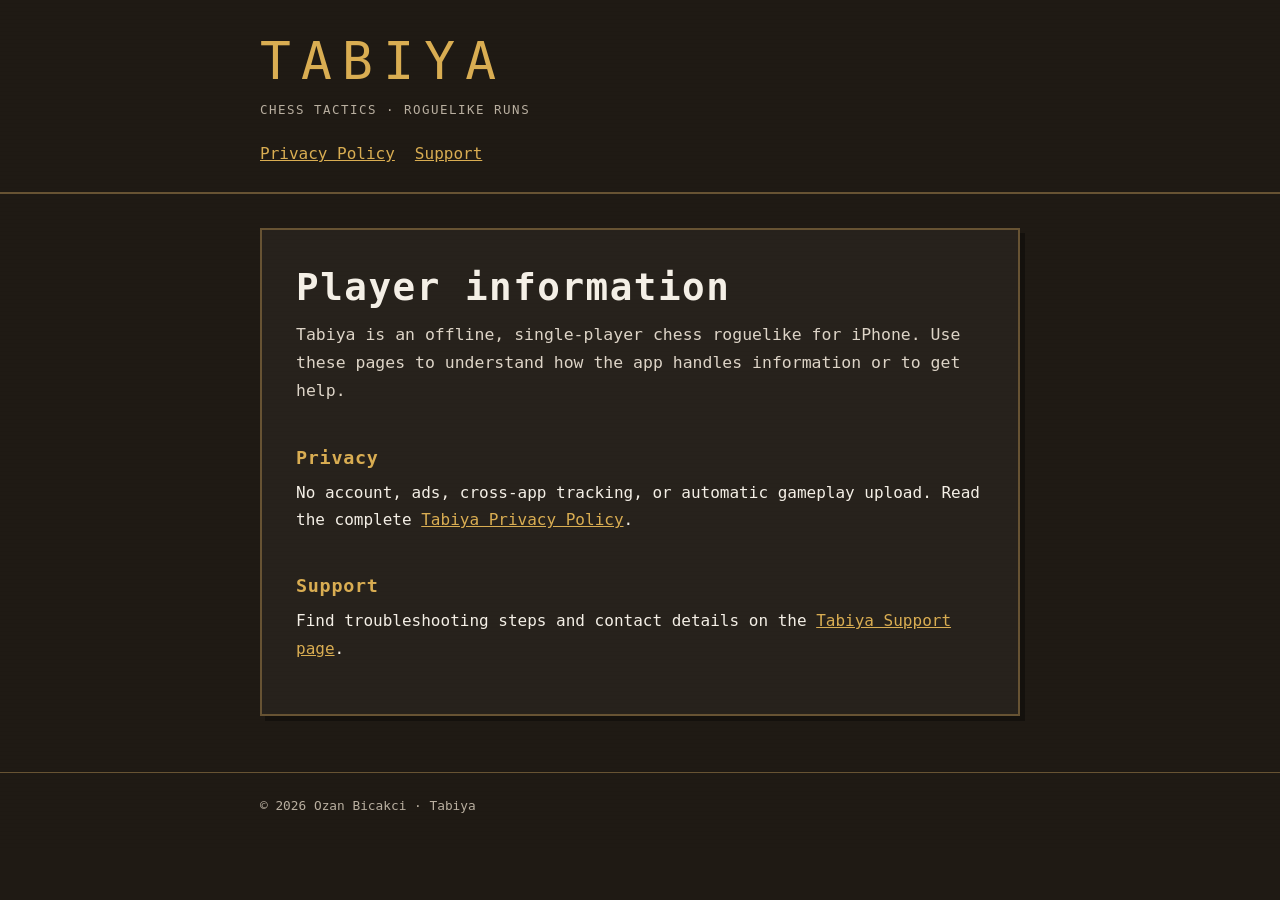
==== index.html @ c578c51e "Publish Tabiya privacy and support site" ====
<!doctype html>
<html lang="en">
<head>
  <meta charset="utf-8">
  <meta name="viewport" content="width=device-width, initial-scale=1">
  <meta name="description" content="Official privacy and support information for Tabiya, the chess roguelike for iPhone.">
  <meta name="theme-color" content="#1f1a14">
  <link rel="canonical" href="https://saladzar7.github.io/tabiya/">
  <title>Tabiya — Privacy &amp; Support</title>
  <link rel="stylesheet" href="assets/styles.css">
</head>
<body>
  <header>
    <div class="shell">
      <p class="brand">TABIYA</p>
      <p class="eyebrow">Chess tactics · Roguelike runs</p>
      <nav aria-label="Main navigation">
        <a href="privacy/">Privacy Policy</a>
        <a href="support/">Support</a>
      </nav>
    </div>
  </header>
  <main class="shell">
    <article class="panel">
      <h1>Player information</h1>
      <p class="lede">Tabiya is an offline, single-player chess roguelike for iPhone. Use these pages to understand how the app handles information or to get help.</p>
      <h2>Privacy</h2>
      <p>No account, ads, cross-app tracking, or automatic gameplay upload. Read the complete <a href="privacy/">Tabiya Privacy Policy</a>.</p>
      <h2>Support</h2>
      <p>Find troubleshooting steps and contact details on the <a href="support/">Tabiya Support page</a>.</p>
    </article>
  </main>
  <footer>
    <div class="shell">© 2026 Ozan Bicakci · Tabiya</div>
  </footer>
</body>
</html>
---- assets/styles.css ----
:root {
  color-scheme: dark;
  --background: #1f1a14;
  --panel: #292219;
  --text: #f4efe6;
  --muted: #b9afa0;
  --gold: #d9ad52;
  --border: #675333;
  --focus: #67cbe8;
}

* { box-sizing: border-box; }

html { background: var(--background); }

body {
  margin: 0;
  color: var(--text);
  background:
    repeating-linear-gradient(
      to bottom,
      rgba(0, 0, 0, 0) 0,
      rgba(0, 0, 0, 0) 3px,
      rgba(0, 0, 0, 0.08) 4px
    ),
    var(--background);
  font-family: ui-monospace, SFMono-Regular, Menlo, Monaco, Consolas, monospace;
  font-size: 16px;
  line-height: 1.7;
}

a { color: var(--gold); }
a:hover { color: #f2cf82; }
a:focus-visible {
  outline: 3px solid var(--focus);
  outline-offset: 3px;
}

.shell {
  width: min(760px, calc(100% - 32px));
  margin: 0 auto;
}

header {
  padding: 36px 0 24px;
  border-bottom: 2px solid var(--border);
}

.brand {
  margin: 0;
  color: var(--gold);
  font-size: clamp(1.8rem, 8vw, 3.2rem);
  letter-spacing: 0.2em;
  line-height: 1;
}

.eyebrow {
  margin: 12px 0 0;
  color: var(--muted);
  font-size: 0.78rem;
  letter-spacing: 0.12em;
  text-transform: uppercase;
}

nav {
  display: flex;
  flex-wrap: wrap;
  gap: 12px 20px;
  margin-top: 20px;
}

main { padding: 34px 0 56px; }

.panel {
  padding: clamp(20px, 5vw, 34px);
  background: rgba(255, 255, 255, 0.035);
  border: 2px solid var(--border);
  box-shadow: 5px 5px 0 rgba(0, 0, 0, 0.35);
}

h1, h2, h3 {
  line-height: 1.25;
  letter-spacing: 0.04em;
}

h1 { margin: 0 0 8px; font-size: clamp(1.65rem, 6vw, 2.35rem); }
h2 { margin: 2.2em 0 0.5em; color: var(--gold); font-size: 1.15rem; }
h3 { margin: 1.7em 0 0.35em; font-size: 1rem; }
p, ul { margin: 0.65em 0 1.15em; }
ul { padding-left: 1.4em; }

.lede { color: #ddd4c7; font-size: 1.03rem; }
.meta { margin: 0 0 1.8em; color: var(--muted); font-size: 0.85rem; }
.callout {
  margin: 1.5em 0;
  padding: 14px 16px;
  background: rgba(217, 173, 82, 0.08);
  border-left: 4px solid var(--gold);
}

footer {
  padding: 22px 0 34px;
  color: var(--muted);
  border-top: 1px solid var(--border);
  font-size: 0.8rem;
}

@media (max-width: 520px) {
  body { font-size: 15px; }
  header { padding-top: 26px; }
  main { padding-top: 24px; }
}

@media (prefers-reduced-motion: reduce) {
  *, *::before, *::after {
    scroll-behavior: auto !important;
    transition: none !important;
  }
}
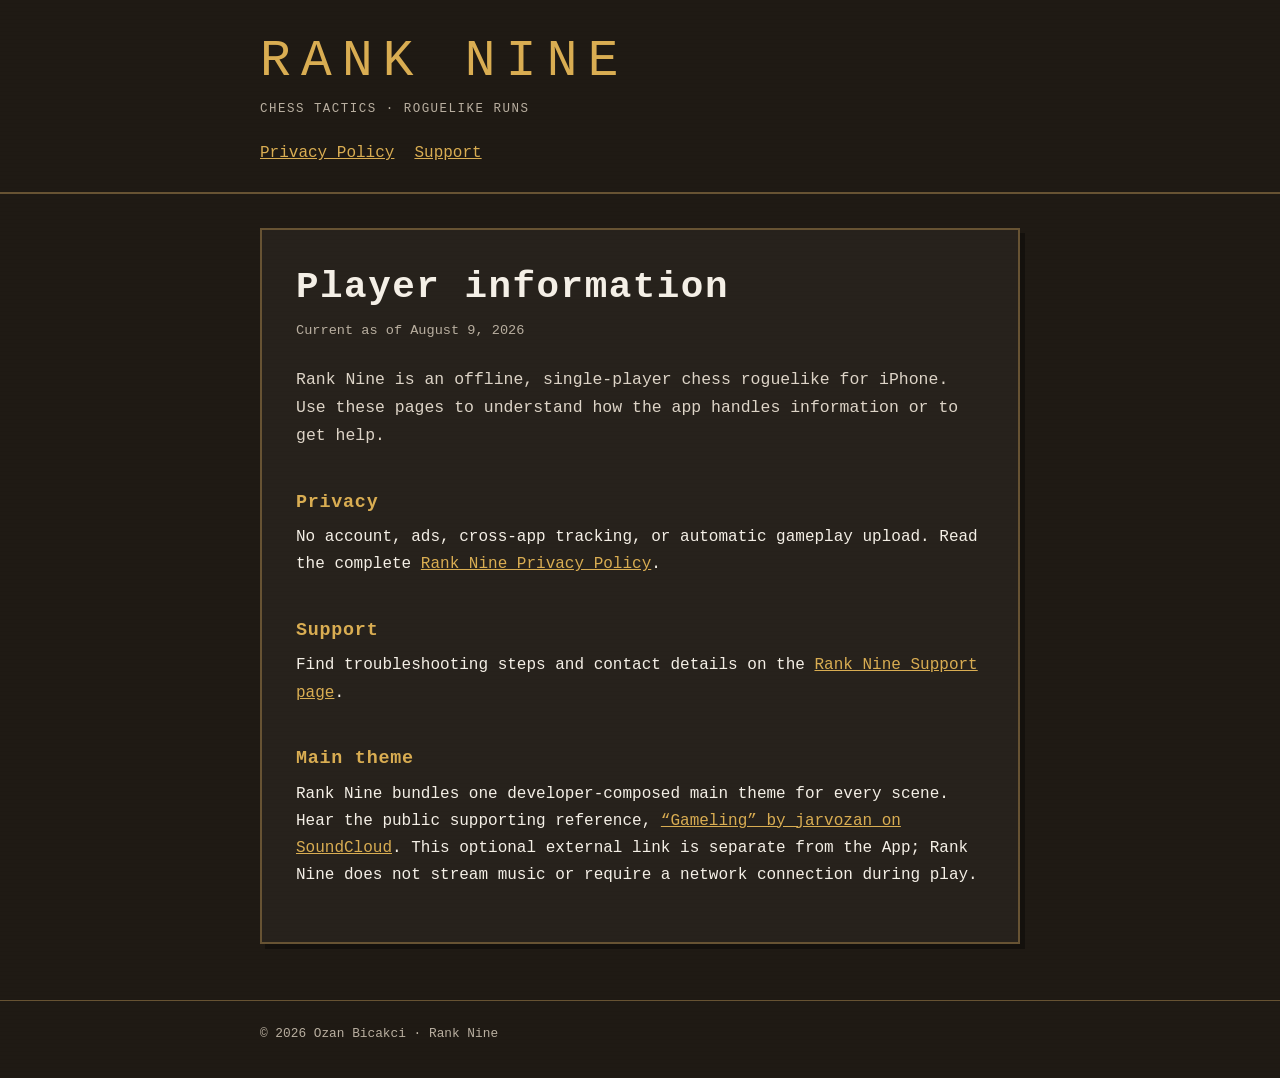
==== commit ea3dd03e: "Update public site for Rank Nine launch" ====
--- a/index.html
+++ b/index.html
@@ -3,16 +3,16 @@
 <head>
   <meta charset="utf-8">
   <meta name="viewport" content="width=device-width, initial-scale=1">
-  <meta name="description" content="Official privacy and support information for Tabiya, the chess roguelike for iPhone.">
+  <meta name="description" content="Official privacy and support information for Rank Nine, the chess roguelike for iPhone.">
   <meta name="theme-color" content="#1f1a14">
   <link rel="canonical" href="https://saladzar7.github.io/tabiya/">
-  <title>Tabiya — Privacy &amp; Support</title>
+  <title>Rank Nine — Privacy &amp; Support</title>
   <link rel="stylesheet" href="assets/styles.css">
 </head>
 <body>
   <header>
     <div class="shell">
-      <p class="brand">TABIYA</p>
+      <p class="brand">RANK NINE</p>
       <p class="eyebrow">Chess tactics · Roguelike runs</p>
       <nav aria-label="Main navigation">
         <a href="privacy/">Privacy Policy</a>
@@ -23,15 +23,18 @@
   <main class="shell">
     <article class="panel">
       <h1>Player information</h1>
-      <p class="lede">Tabiya is an offline, single-player chess roguelike for iPhone. Use these pages to understand how the app handles information or to get help.</p>
+      <p class="meta">Current as of August 9, 2026</p>
+      <p class="lede">Rank Nine is an offline, single-player chess roguelike for iPhone. Use these pages to understand how the app handles information or to get help.</p>
       <h2>Privacy</h2>
-      <p>No account, ads, cross-app tracking, or automatic gameplay upload. Read the complete <a href="privacy/">Tabiya Privacy Policy</a>.</p>
+      <p>No account, ads, cross-app tracking, or automatic gameplay upload. Read the complete <a href="privacy/">Rank Nine Privacy Policy</a>.</p>
       <h2>Support</h2>
-      <p>Find troubleshooting steps and contact details on the <a href="support/">Tabiya Support page</a>.</p>
+      <p>Find troubleshooting steps and contact details on the <a href="support/">Rank Nine Support page</a>.</p>
+      <h2>Main theme</h2>
+      <p>Rank Nine bundles one developer-composed main theme for every scene. Hear the public supporting reference, <a href="https://soundcloud.com/32fl-oz/gameling" rel="noopener noreferrer">“Gameling” by jarvozan on SoundCloud</a>. This optional external link is separate from the App; Rank Nine does not stream music or require a network connection during play.</p>
     </article>
   </main>
   <footer>
-    <div class="shell">© 2026 Ozan Bicakci · Tabiya</div>
+    <div class="shell">© 2026 Ozan Bicakci · Rank Nine</div>
   </footer>
 </body>
 </html>
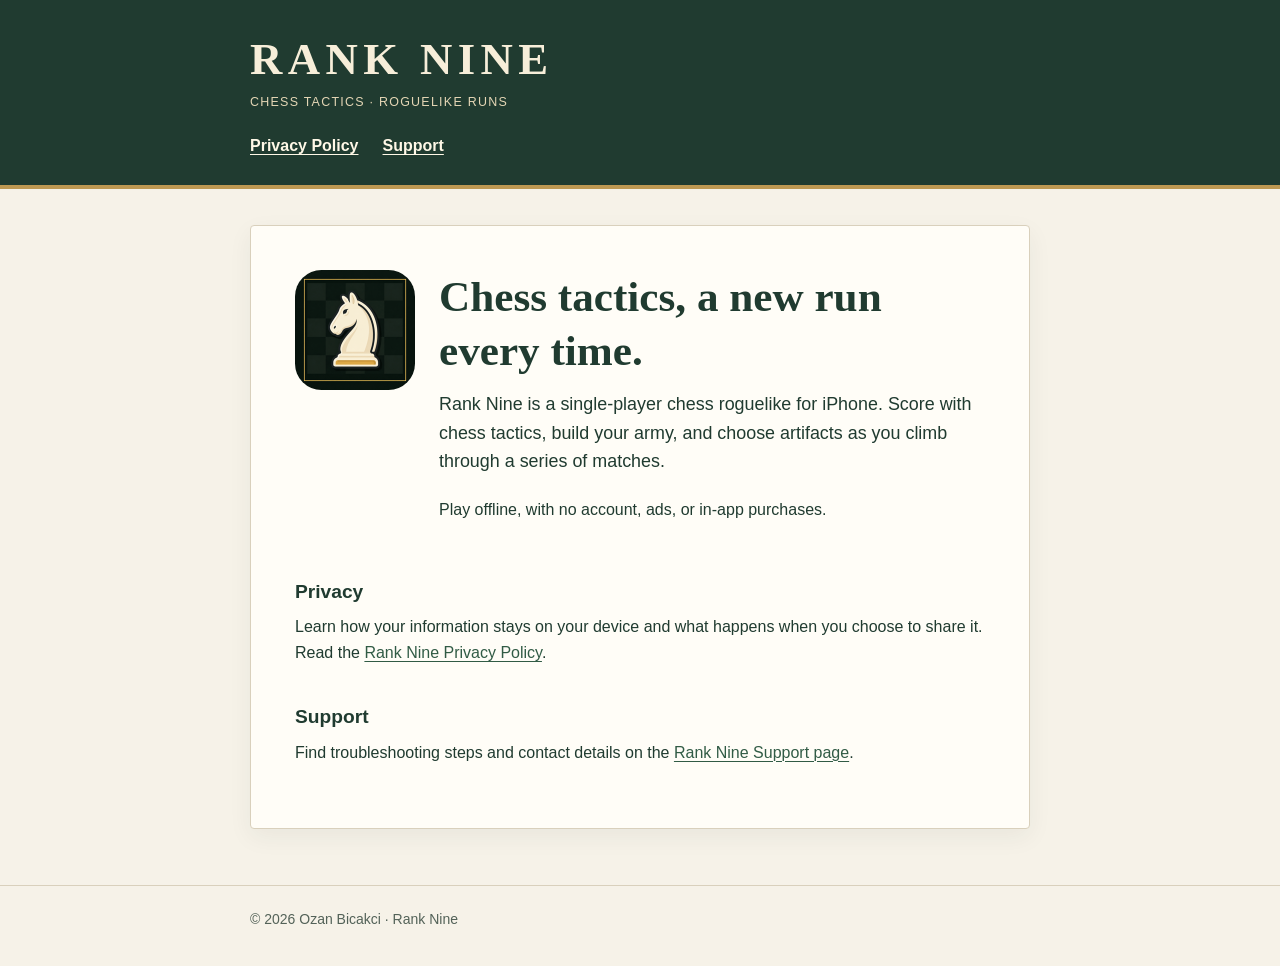
==== commit 00ab4703: "Update Rank Nine support and privacy for version 2" ====
--- a/index.html
+++ b/index.html
@@ -4,9 +4,9 @@
   <meta charset="utf-8">
   <meta name="viewport" content="width=device-width, initial-scale=1">
   <meta name="description" content="Official privacy and support information for Rank Nine, the chess roguelike for iPhone.">
-  <meta name="theme-color" content="#1f1a14">
+  <meta name="theme-color" content="#203b30">
   <link rel="canonical" href="https://saladzar7.github.io/tabiya/">
-  <title>Rank Nine — Privacy &amp; Support</title>
+  <title>Rank Nine — Chess Roguelike</title>
   <link rel="stylesheet" href="assets/styles.css">
 </head>
 <body>
@@ -22,15 +22,18 @@
   </header>
   <main class="shell">
     <article class="panel">
-      <h1>Player information</h1>
-      <p class="meta">Current as of August 9, 2026</p>
-      <p class="lede">Rank Nine is an offline, single-player chess roguelike for iPhone. Use these pages to understand how the app handles information or to get help.</p>
+      <div class="hero">
+        <img class="app-icon" src="assets/rank-nine-icon.png" width="120" height="120" alt="">
+        <div>
+          <h1>Chess tactics, a new run every time.</h1>
+          <p class="lede">Rank Nine is a single-player chess roguelike for iPhone. Score with chess tactics, build your army, and choose artifacts as you climb through a series of matches.</p>
+          <p>Play offline, with no account, ads, or in-app purchases.</p>
+        </div>
+      </div>
       <h2>Privacy</h2>
-      <p>No account, ads, cross-app tracking, or automatic gameplay upload. Read the complete <a href="privacy/">Rank Nine Privacy Policy</a>.</p>
+      <p>Learn how your information stays on your device and what happens when you choose to share it. Read the <a href="privacy/">Rank Nine Privacy Policy</a>.</p>
       <h2>Support</h2>
       <p>Find troubleshooting steps and contact details on the <a href="support/">Rank Nine Support page</a>.</p>
-      <h2>Main theme</h2>
-      <p>Rank Nine bundles one developer-composed main theme for every scene. Hear the public supporting reference, <a href="https://soundcloud.com/32fl-oz/gameling" rel="noopener noreferrer">“Gameling” by jarvozan on SoundCloud</a>. This optional external link is separate from the App; Rank Nine does not stream music or require a network connection during play.</p>
     </article>
   </main>
   <footer>
--- a/assets/styles.css
+++ b/assets/styles.css
@@ -1,119 +1,44 @@
 :root {
-  color-scheme: dark;
-  --background: #1f1a14;
-  --panel: #292219;
-  --text: #f4efe6;
-  --muted: #b9afa0;
-  --gold: #d9ad52;
-  --border: #675333;
-  --focus: #67cbe8;
+  color-scheme: light;
+  --ink: #203b30;
+  --muted: #536258;
+  --paper: #f6f2e8;
+  --panel: #fffdf7;
+  --gold: #a77827;
+  --border: #d9d0bc;
 }
-
 * { box-sizing: border-box; }
-
-html { background: var(--background); }
-
+html { background: var(--paper); }
 body {
   margin: 0;
-  color: var(--text);
-  background:
-    repeating-linear-gradient(
-      to bottom,
-      rgba(0, 0, 0, 0) 0,
-      rgba(0, 0, 0, 0) 3px,
-      rgba(0, 0, 0, 0.08) 4px
-    ),
-    var(--background);
-  font-family: ui-monospace, SFMono-Regular, Menlo, Monaco, Consolas, monospace;
+  color: var(--ink);
+  background: var(--paper);
+  font-family: -apple-system, BlinkMacSystemFont, "Segoe UI", sans-serif;
   font-size: 16px;
-  line-height: 1.7;
+  line-height: 1.65;
 }
-
-a { color: var(--gold); }
-a:hover { color: #f2cf82; }
-a:focus-visible {
-  outline: 3px solid var(--focus);
-  outline-offset: 3px;
-}
-
-.shell {
-  width: min(760px, calc(100% - 32px));
-  margin: 0 auto;
-}
-
-header {
-  padding: 36px 0 24px;
-  border-bottom: 2px solid var(--border);
-}
-
-.brand {
-  margin: 0;
-  color: var(--gold);
-  font-size: clamp(1.8rem, 8vw, 3.2rem);
-  letter-spacing: 0.2em;
-  line-height: 1;
-}
-
-.eyebrow {
-  margin: 12px 0 0;
-  color: var(--muted);
-  font-size: 0.78rem;
-  letter-spacing: 0.12em;
-  text-transform: uppercase;
-}
-
-nav {
-  display: flex;
-  flex-wrap: wrap;
-  gap: 12px 20px;
-  margin-top: 20px;
-}
-
-main { padding: 34px 0 56px; }
-
-.panel {
-  padding: clamp(20px, 5vw, 34px);
-  background: rgba(255, 255, 255, 0.035);
-  border: 2px solid var(--border);
-  box-shadow: 5px 5px 0 rgba(0, 0, 0, 0.35);
-}
-
-h1, h2, h3 {
-  line-height: 1.25;
-  letter-spacing: 0.04em;
-}
-
-h1 { margin: 0 0 8px; font-size: clamp(1.65rem, 6vw, 2.35rem); }
-h2 { margin: 2.2em 0 0.5em; color: var(--gold); font-size: 1.15rem; }
-h3 { margin: 1.7em 0 0.35em; font-size: 1rem; }
-p, ul { margin: 0.65em 0 1.15em; }
+a { color: #315b45; text-decoration-thickness: 1px; text-underline-offset: 3px; }
+a:hover { color: #79541a; }
+a:focus-visible { outline: 3px solid #ad7922; outline-offset: 4px; }
+.shell { width: min(780px, calc(100% - 36px)); margin: 0 auto; }
+header { padding: 35px 0 26px; color: #fbf8ef; background: #203b30; border-bottom: 4px solid #bd9852; }
+.brand { margin: 0; color: #f7eed9; font-family: Georgia, serif; font-size: clamp(1.8rem, 7vw, 2.8rem); font-weight: 700; letter-spacing: .12em; line-height: 1.1; }
+.eyebrow { margin: 8px 0 0; color: #e4d6b5; font-size: .78rem; letter-spacing: .1em; text-transform: uppercase; }
+nav { display: flex; flex-wrap: wrap; gap: 12px 24px; margin-top: 20px; }
+nav a { color: #fff8e7; font-weight: 600; }
+nav a:hover { color: #f3d69a; }
+main { padding: 36px 0 56px; }
+.panel { padding: clamp(24px, 5vw, 44px); background: var(--panel); border: 1px solid var(--border); border-radius: 4px; box-shadow: 0 8px 24px rgba(32, 59, 48, .06); }
+.hero { display: flex; align-items: flex-start; gap: 24px; }
+.app-icon { width: 120px; height: 120px; flex: none; border-radius: 22%; }
+h1, h2, h3 { line-height: 1.25; }
+h1 { margin: 0 0 8px; font-family: Georgia, serif; font-size: clamp(2rem, 6vw, 2.7rem); }
+h2 { margin: 2em 0 .45em; font-size: 1.2rem; }
+h3 { margin: 1.7em 0 .35em; font-size: 1rem; }
+p, ul { margin: .65em 0 1.15em; }
 ul { padding-left: 1.4em; }
-
-.lede { color: #ddd4c7; font-size: 1.03rem; }
-.meta { margin: 0 0 1.8em; color: var(--muted); font-size: 0.85rem; }
-.callout {
-  margin: 1.5em 0;
-  padding: 14px 16px;
-  background: rgba(217, 173, 82, 0.08);
-  border-left: 4px solid var(--gold);
-}
-
-footer {
-  padding: 22px 0 34px;
-  color: var(--muted);
-  border-top: 1px solid var(--border);
-  font-size: 0.8rem;
-}
-
-@media (max-width: 520px) {
-  body { font-size: 15px; }
-  header { padding-top: 26px; }
-  main { padding-top: 24px; }
-}
-
-@media (prefers-reduced-motion: reduce) {
-  *, *::before, *::after {
-    scroll-behavior: auto !important;
-    transition: none !important;
-  }
-}
+.lede { font-size: 1.12rem; line-height: 1.6; }
+.meta { margin: 0 0 1.8em; color: var(--muted); font-size: .875rem; }
+.callout { margin: 1.5em 0; padding: 14px 18px; background: #f5eedc; border-left: 4px solid var(--gold); }
+footer { padding: 22px 0 34px; color: var(--muted); border-top: 1px solid var(--border); font-size: .875rem; }
+@media (max-width: 520px) { .hero { flex-direction: column; gap: 18px; } .app-icon { width: 88px; height: 88px; } header { padding-top: 26px; } main { padding-top: 24px; } }
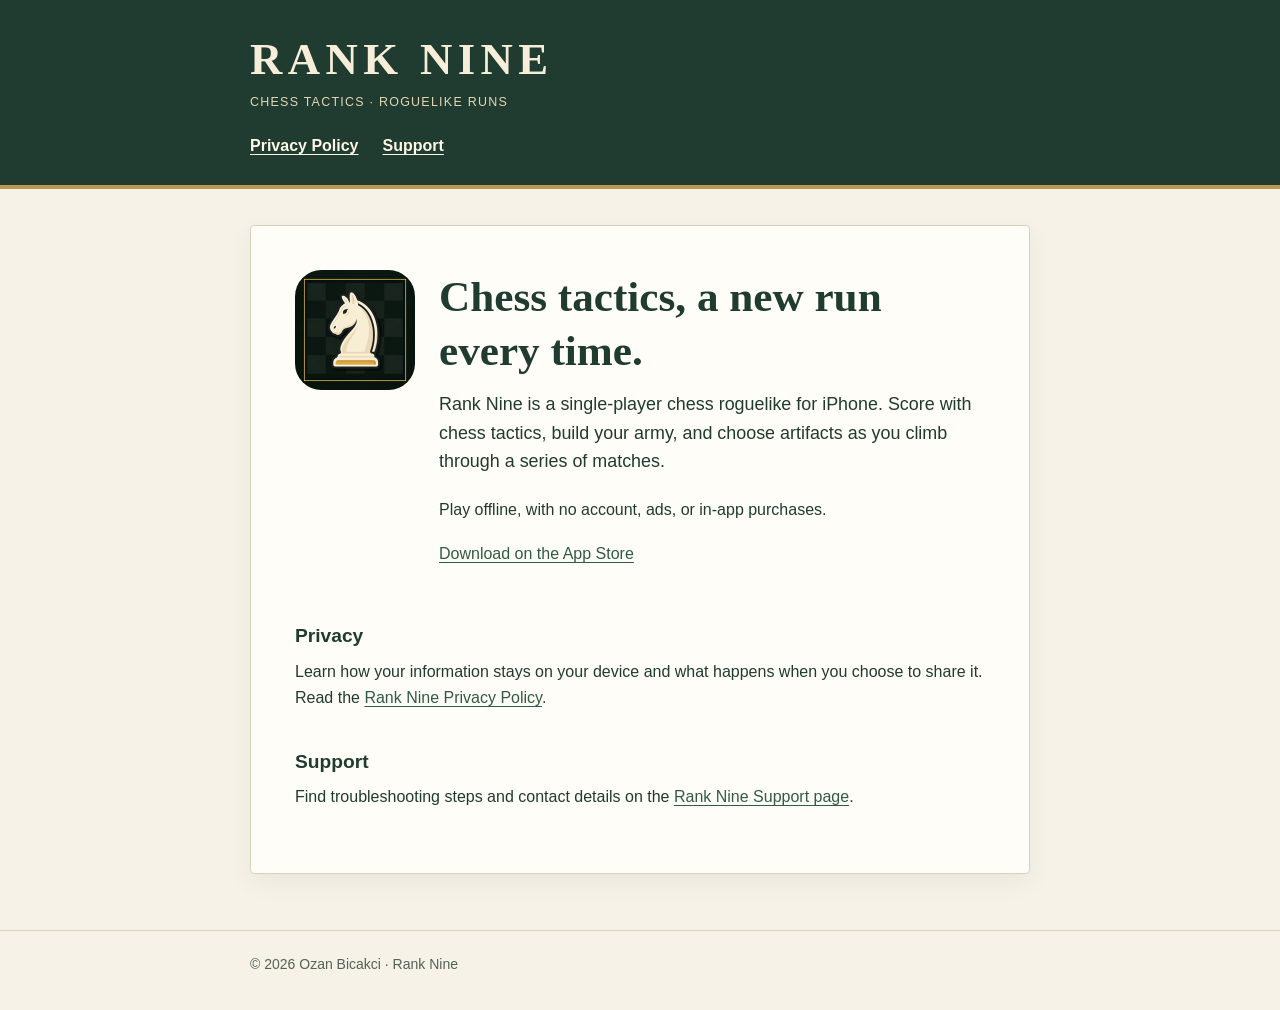
==== commit c2a2f34c: "Link Rank Nine on the App Store" ====
--- a/index.html
+++ b/index.html
@@ -28,6 +28,7 @@
           <h1>Chess tactics, a new run every time.</h1>
           <p class="lede">Rank Nine is a single-player chess roguelike for iPhone. Score with chess tactics, build your army, and choose artifacts as you climb through a series of matches.</p>
           <p>Play offline, with no account, ads, or in-app purchases.</p>
+          <p><a href="https://apps.apple.com/app/id6759072295">Download on the App Store</a></p>
         </div>
       </div>
       <h2>Privacy</h2>
